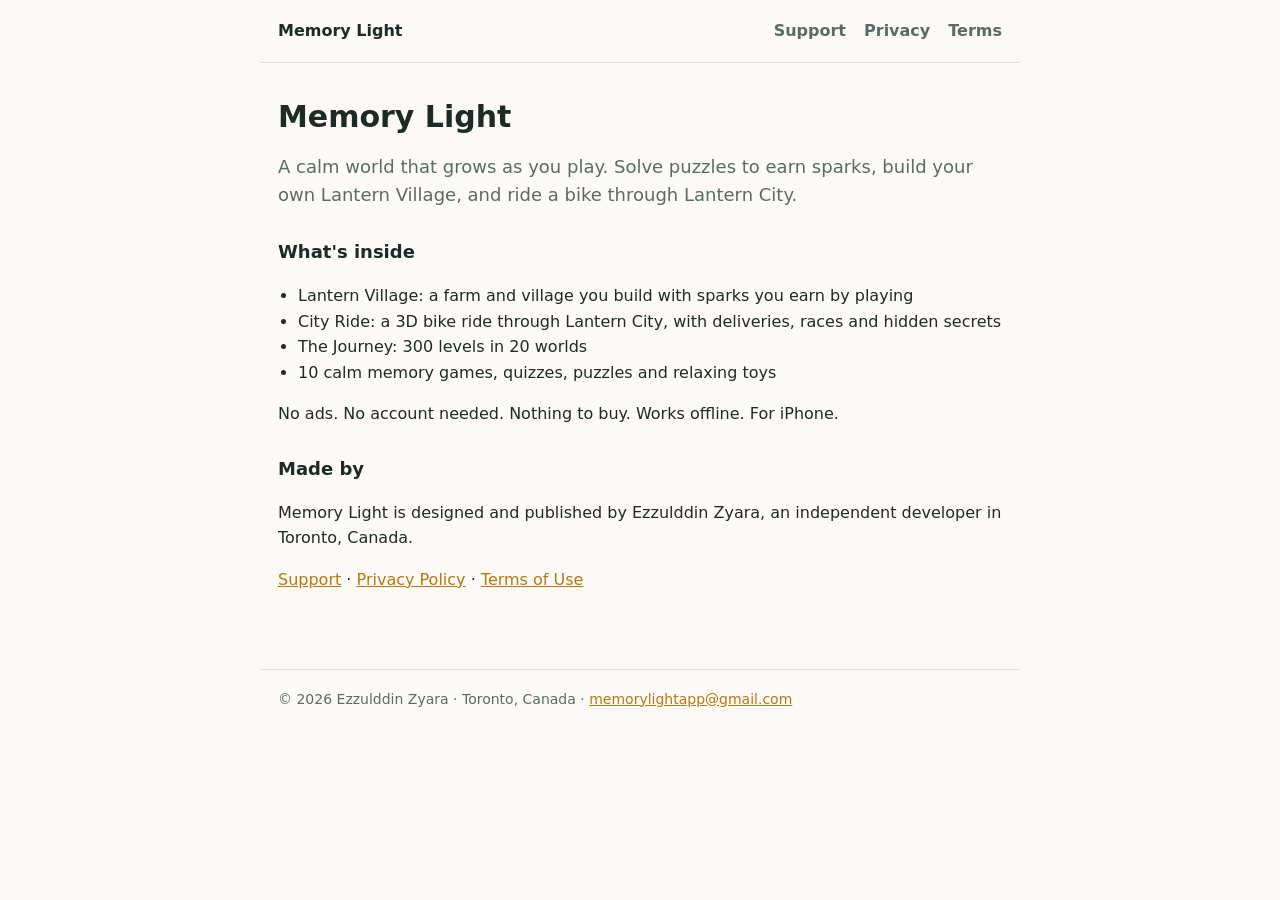
==== index.html @ c9e1ed15 "Create index.html" ====
<!doctype html><html lang="en"><head><meta charset="utf-8"><meta name="viewport" content="width=device-width,initial-scale=1"><title>Memory Light</title><style>
:root{color-scheme:light dark;--bg:#fbfaf6;--ink:#1d2b27;--soft:#5a6b66;--line:#e3e0d6;--acc:#b9770e}
@media (prefers-color-scheme:dark){:root{--bg:#0f1a24;--ink:#eef2f0;--soft:#a9b8b3;--line:#263645;--acc:#ffc83d}}
*{box-sizing:border-box}body{margin:0;background:var(--bg);color:var(--ink);font-family:-apple-system,system-ui,"Segoe UI",sans-serif;line-height:1.6}
nav{display:flex;justify-content:space-between;align-items:center;gap:12px;flex-wrap:wrap;max-width:760px;margin:0 auto;padding:18px;border-bottom:1px solid var(--line)}
nav a{color:var(--ink);text-decoration:none;font-weight:700}nav span a{margin-inline-start:18px;font-weight:600;color:var(--soft)}
main{max-width:760px;margin:0 auto;padding:8px 18px 60px}h1{font-size:30px;line-height:1.2;margin:28px 0 8px;text-wrap:balance}h2{font-size:18px;margin-top:28px}
a{color:var(--acc)}.lead{font-size:18px;color:var(--soft)}footer{max-width:760px;margin:0 auto;padding:18px;border-top:1px solid var(--line);color:var(--soft);font-size:14px}
ul{padding-inline-start:20px}
</style></head><body><nav><a href="/">Memory Light</a><span><a href="/support.html">Support</a><a href="/privacy.html">Privacy</a><a href="/terms.html">Terms</a></span></nav><main><h1>Memory Light</h1><p class="lead">A calm world that grows as you play. Solve puzzles to earn sparks, build your own Lantern Village, and ride a bike through Lantern City.</p>
<h2>What's inside</h2><ul><li>Lantern Village: a farm and village you build with sparks you earn by playing</li><li>City Ride: a 3D bike ride through Lantern City, with deliveries, races and hidden secrets</li><li>The Journey: 300 levels in 20 worlds</li><li>10 calm memory games, quizzes, puzzles and relaxing toys</li></ul>
<p>No ads. No account needed. Nothing to buy. Works offline. For iPhone.</p>
<h2>Made by</h2><p>Memory Light is designed and published by Ezzulddin Zyara, an independent developer in Toronto, Canada.</p>
<p><a href="/support.html">Support</a> · <a href="/privacy.html">Privacy Policy</a> · <a href="/terms.html">Terms of Use</a></p></main><footer>© 2026 Ezzulddin Zyara · Toronto, Canada · <a href="mailto:memorylightapp@gmail.com">memorylightapp@gmail.com</a></footer></body></html>
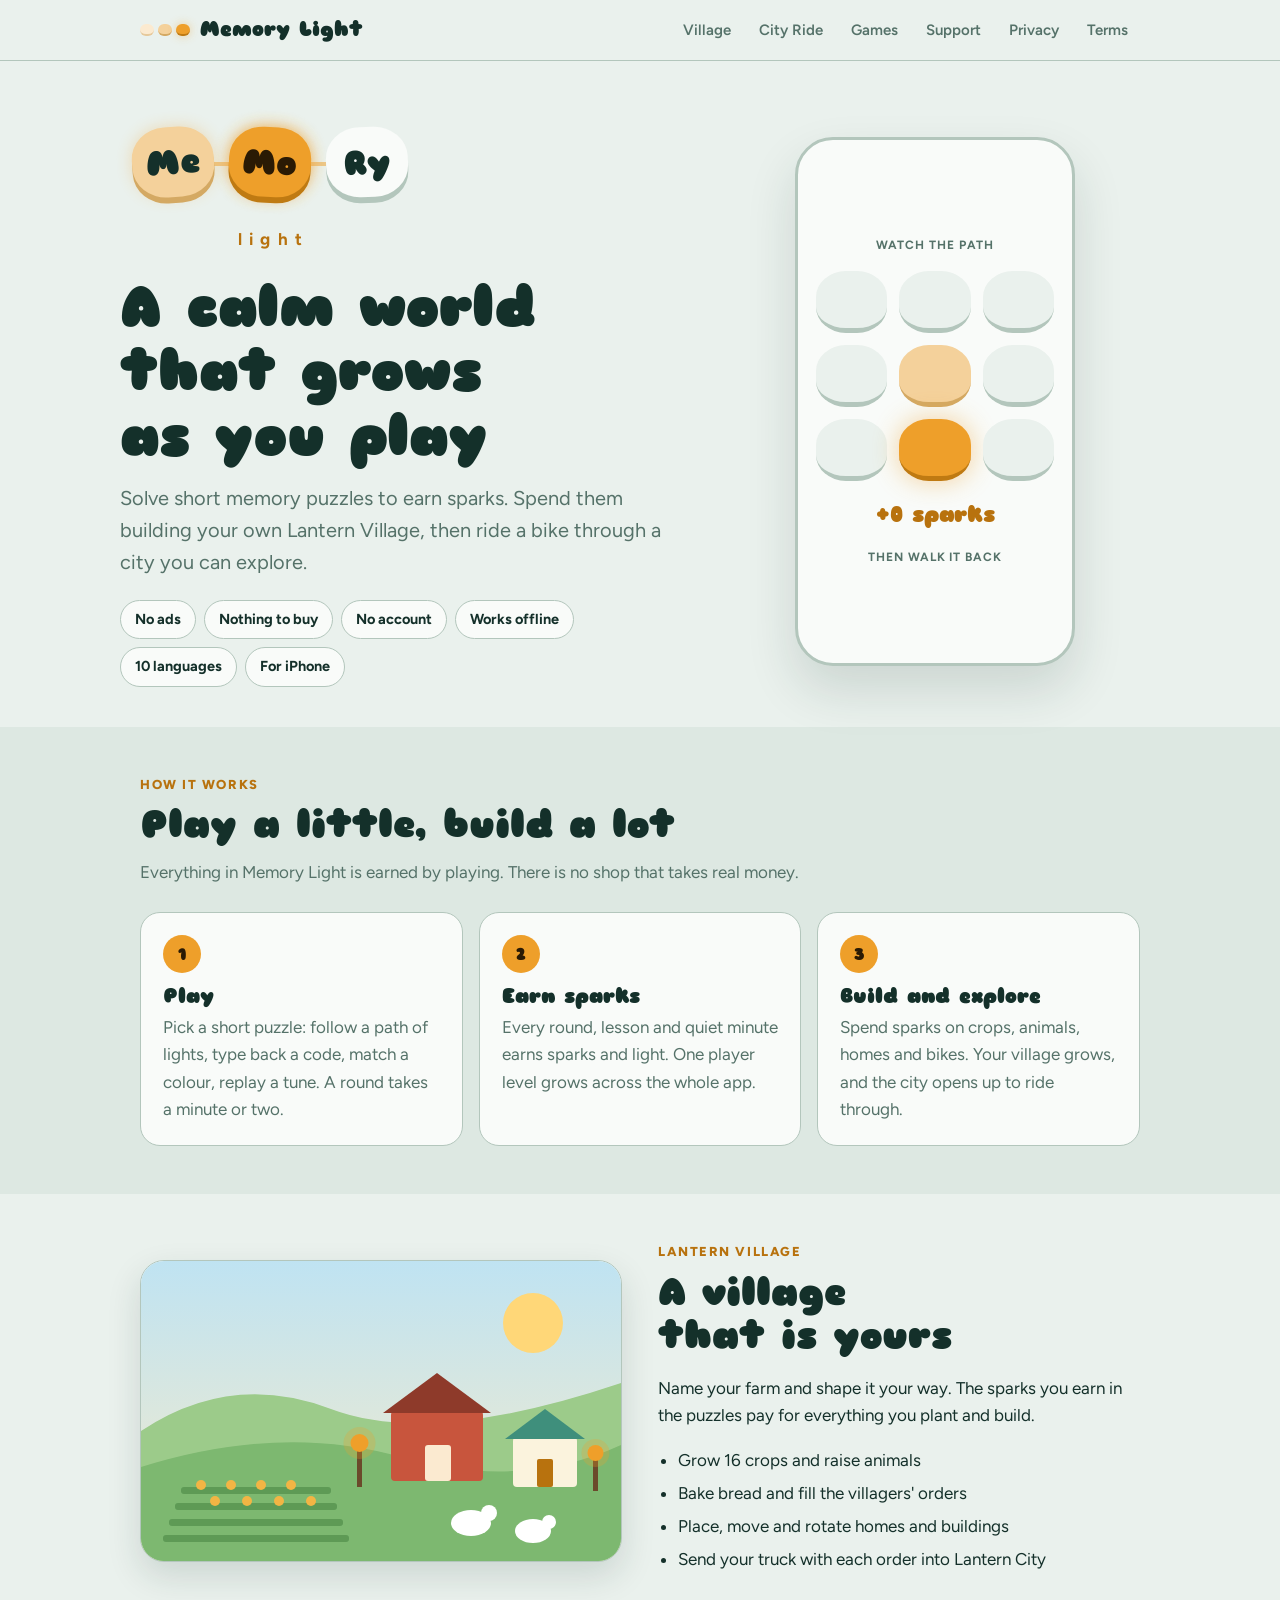
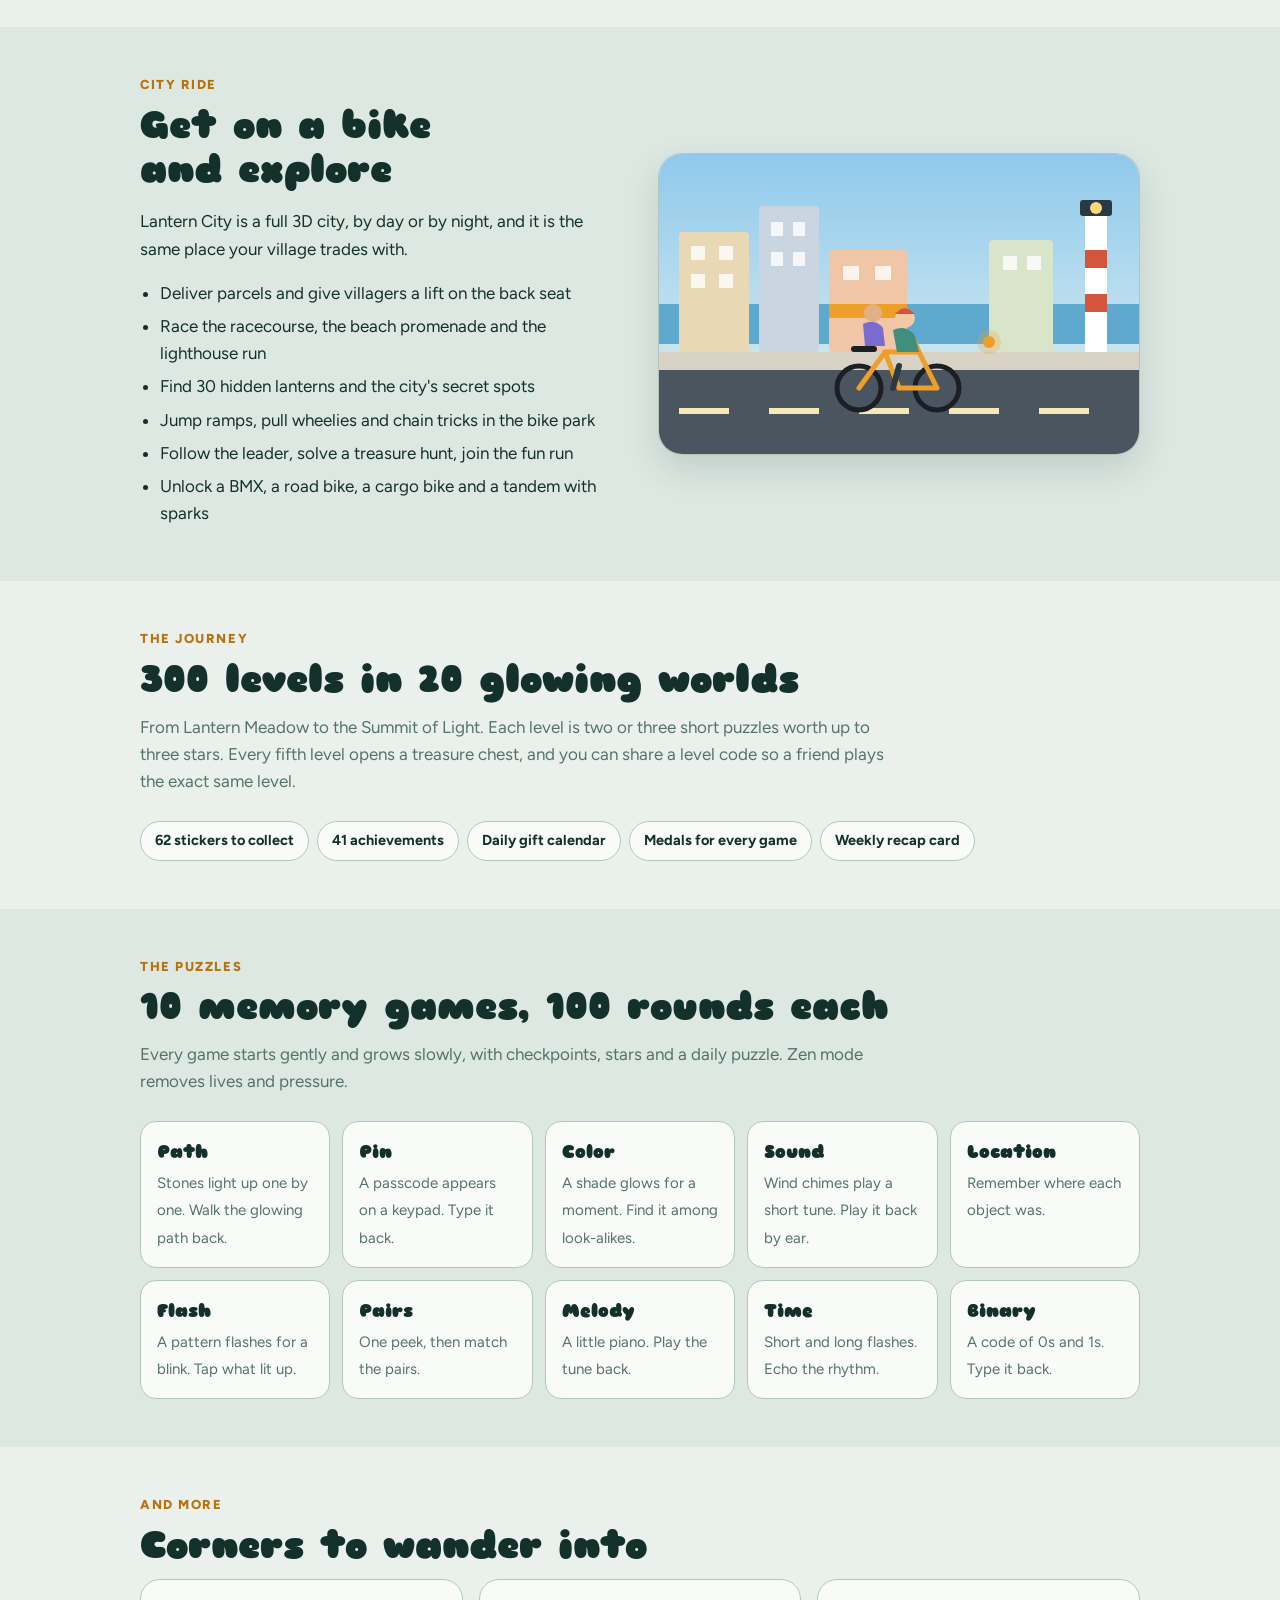
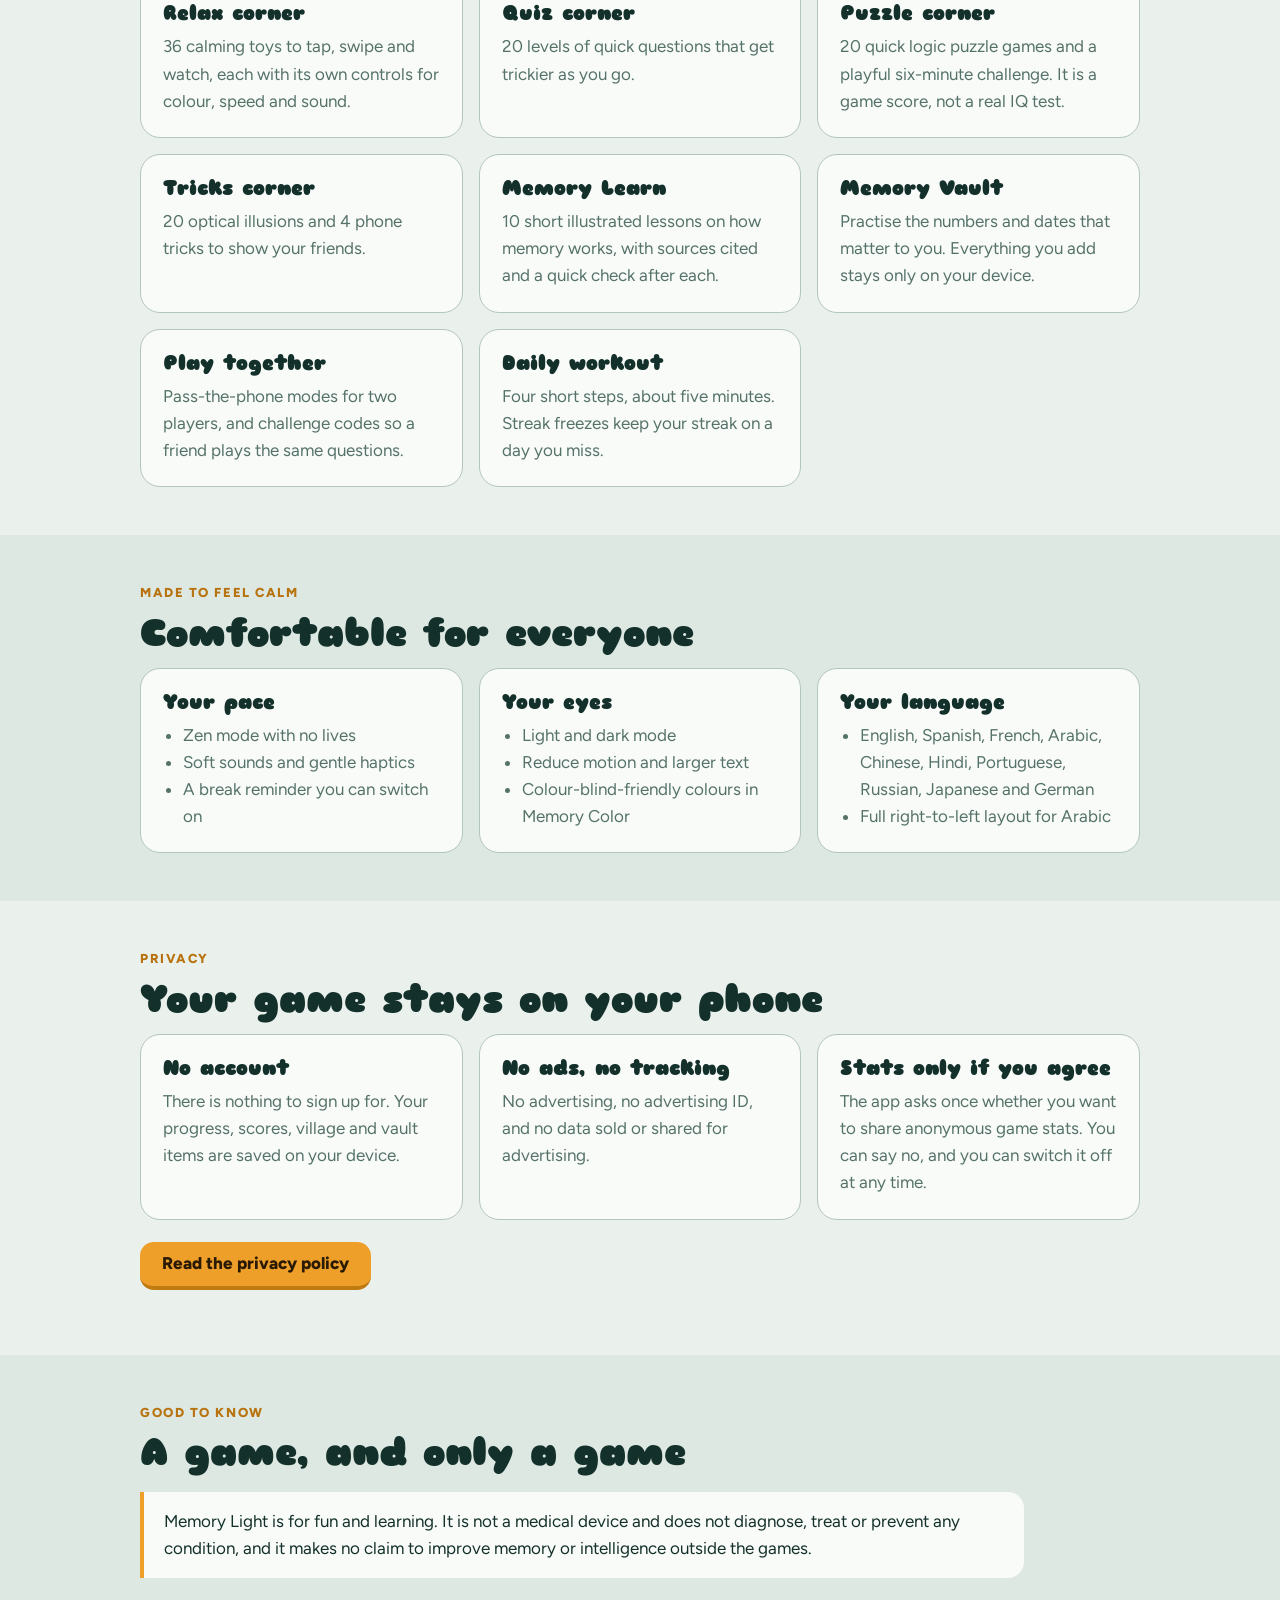
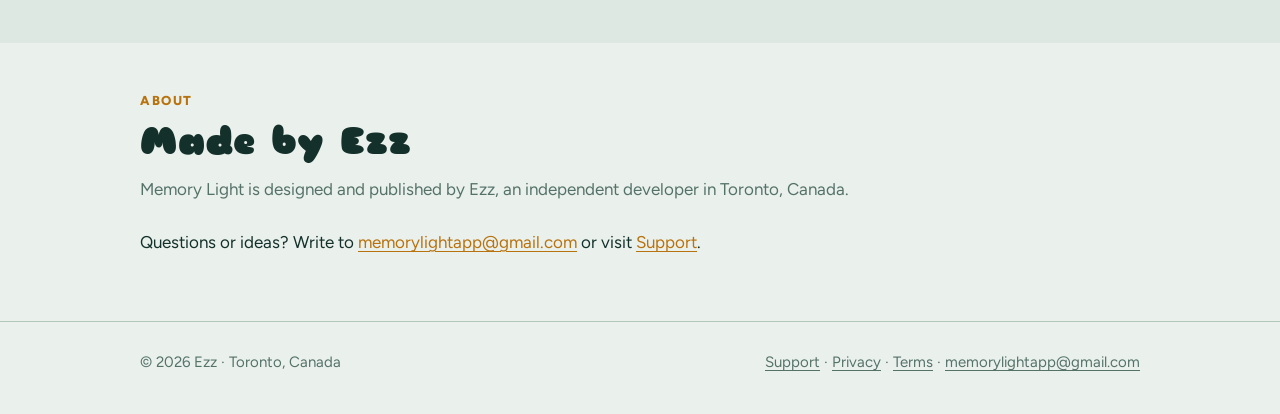
==== commit e4fd49f9: "Update index.html" ====
--- a/index.html
+++ b/index.html
@@ -1,14 +1,96 @@
-<!doctype html><html lang="en"><head><meta charset="utf-8"><meta name="viewport" content="width=device-width,initial-scale=1"><title>Memory Light</title><style>
-:root{color-scheme:light dark;--bg:#fbfaf6;--ink:#1d2b27;--soft:#5a6b66;--line:#e3e0d6;--acc:#b9770e}
-@media (prefers-color-scheme:dark){:root{--bg:#0f1a24;--ink:#eef2f0;--soft:#a9b8b3;--line:#263645;--acc:#ffc83d}}
-*{box-sizing:border-box}body{margin:0;background:var(--bg);color:var(--ink);font-family:-apple-system,system-ui,"Segoe UI",sans-serif;line-height:1.6}
-nav{display:flex;justify-content:space-between;align-items:center;gap:12px;flex-wrap:wrap;max-width:760px;margin:0 auto;padding:18px;border-bottom:1px solid var(--line)}
-nav a{color:var(--ink);text-decoration:none;font-weight:700}nav span a{margin-inline-start:18px;font-weight:600;color:var(--soft)}
-main{max-width:760px;margin:0 auto;padding:8px 18px 60px}h1{font-size:30px;line-height:1.2;margin:28px 0 8px;text-wrap:balance}h2{font-size:18px;margin-top:28px}
-a{color:var(--acc)}.lead{font-size:18px;color:var(--soft)}footer{max-width:760px;margin:0 auto;padding:18px;border-top:1px solid var(--line);color:var(--soft);font-size:14px}
-ul{padding-inline-start:20px}
-</style></head><body><nav><a href="/">Memory Light</a><span><a href="/support.html">Support</a><a href="/privacy.html">Privacy</a><a href="/terms.html">Terms</a></span></nav><main><h1>Memory Light</h1><p class="lead">A calm world that grows as you play. Solve puzzles to earn sparks, build your own Lantern Village, and ride a bike through Lantern City.</p>
-<h2>What's inside</h2><ul><li>Lantern Village: a farm and village you build with sparks you earn by playing</li><li>City Ride: a 3D bike ride through Lantern City, with deliveries, races and hidden secrets</li><li>The Journey: 300 levels in 20 worlds</li><li>10 calm memory games, quizzes, puzzles and relaxing toys</li></ul>
-<p>No ads. No account needed. Nothing to buy. Works offline. For iPhone.</p>
-<h2>Made by</h2><p>Memory Light is designed and published by Ezzulddin Zyara, an independent developer in Toronto, Canada.</p>
-<p><a href="/support.html">Support</a> · <a href="/privacy.html">Privacy Policy</a> · <a href="/terms.html">Terms of Use</a></p></main><footer>© 2026 Ezzulddin Zyara · Toronto, Canada · <a href="mailto:memorylightapp@gmail.com">memorylightapp@gmail.com</a></footer></body></html>
+<!doctype html><html lang="en"><head><meta charset="utf-8"><meta name="viewport" content="width=device-width,initial-scale=1"><title>Memory Light: build a village, ride the city</title><meta name="description" content="Memory Light: a calm iPhone game. Solve memory puzzles to earn sparks, build your own Lantern Village and ride a bike through Lantern City. No ads, nothing to buy, works offline."><link rel="preconnect" href="https://fonts.googleapis.com"><link rel="preconnect" href="https://fonts.gstatic.com" crossorigin><link href="https://fonts.googleapis.com/css2?family=Figtree:wght@400;600;700;800&family=Sniglet:wght@400;800&display=swap" rel="stylesheet"><link rel="stylesheet" href="/style.css"></head><body><header class="top"><div class="wrap"><a class="brand" href="/"><span class="dots" aria-hidden="true"><i></i><i></i><i></i></span>Memory Light</a><nav class="links" aria-label="Main"><a href="/#village">Village</a><a href="/#ride">City Ride</a><a href="/#games">Games</a><a href="/support.html">Support</a><a href="/privacy.html">Privacy</a><a href="/terms.html">Terms</a></nav></div></header><main><div class="wrap hero">
+<div>
+<svg class="ml ml-logo" viewBox="0 0 300 140" role="img" aria-label="Memory Light"><defs><filter id="mlGlow" x="-60%" y="-60%" width="220%" height="220%"><feGaussianBlur stdDeviation="8"/></filter></defs><line class="ml-thread" x1="53" y1="47" x2="247" y2="47"/><g class="lp faint" transform="rotate(-4 53 45)"><rect class="halo" x="12" y="10" width="82" height="70" rx="34" ry="31" filter="url(#mlGlow)"/><rect class="pe" x="12" y="16" width="82" height="70" rx="34" ry="31"/><rect class="pb" x="12" y="10" width="82" height="70" rx="34" ry="31"/><text class="sy" x="53" y="57" text-anchor="middle">Me</text></g><g class="lp tail" transform="rotate(3 150 45)"><rect class="halo" x="109" y="10" width="82" height="70" rx="34" ry="31" filter="url(#mlGlow)"/><rect class="pe" x="109" y="16" width="82" height="70" rx="34" ry="31"/><rect class="pb" x="109" y="10" width="82" height="70" rx="34" ry="31"/><text class="sy" x="150" y="57" text-anchor="middle">Mo</text></g><g class="lp lit" transform="rotate(-2 247 45)"><rect class="halo" x="206" y="10" width="82" height="70" rx="34" ry="31" filter="url(#mlGlow)"/><rect class="pe" x="206" y="16" width="82" height="70" rx="34" ry="31"/><rect class="pb" x="206" y="10" width="82" height="70" rx="34" ry="31"/><text class="sy" x="247" y="57" text-anchor="middle">Ry</text></g><text class="ml-word" x="153.5" y="128" text-anchor="middle">light</text></svg>
+<h1>A calm world that grows as you play</h1>
+<p class="lead">Solve short memory puzzles to earn sparks. Spend them building your own Lantern Village, then ride a bike through a city you can explore.</p>
+<ul class="chips"><li>No ads</li><li>Nothing to buy</li><li>No account</li><li>Works offline</li><li>10 languages</li><li>For iPhone</li></ul>
+</div>
+<div class="phone" aria-hidden="true"><small>Watch the path</small><div class="board"><i></i><i></i><i></i><i></i><i></i><i></i><i></i><i></i><i></i></div><div class="sparks">+0 sparks</div><small>Then walk it back</small></div>
+</div>
+
+<section class="alt" id="how"><div class="wrap">
+<p class="kicker">How it works</p><h2>Play a little, build a lot</h2>
+<p class="sub">Everything in Memory Light is earned by playing. There is no shop that takes real money.</p>
+<ol class="steps">
+<li><h3>Play</h3><p>Pick a short puzzle: follow a path of lights, type back a code, match a colour, replay a tune. A round takes a minute or two.</p></li>
+<li><h3>Earn sparks</h3><p>Every round, lesson and quiet minute earns sparks and light. One player level grows across the whole app.</p></li>
+<li><h3>Build and explore</h3><p>Spend sparks on crops, animals, homes and bikes. Your village grows, and the city opens up to ride through.</p></li>
+</ol></div></section>
+
+<section id="village"><div class="wrap feature">
+<div class="art"><svg viewBox="0 0 480 300" role="img" aria-label="Illustration of a small farm village with fields, a barn and lanterns"><defs><linearGradient id="sk" x1="0" y1="0" x2="0" y2="1"><stop offset="0" stop-color="#BFE3F2"/><stop offset="1" stop-color="#F6EBCB"/></linearGradient></defs><rect width="480" height="300" fill="url(#sk)"/><circle cx="392" cy="62" r="30" fill="#FFD778"/><path d="M0 170q90-60 190-22t290-26v178H0z" fill="#9CCB8A"/><path d="M0 206q140-44 260-10t220-12v116H0z" fill="#7DB870"/><g fill="#5E9A55"><rect x="40" y="226" width="150" height="7" rx="3"/><rect x="34" y="242" width="162" height="7" rx="3"/><rect x="28" y="258" width="174" height="7" rx="3"/><rect x="22" y="274" width="186" height="7" rx="3"/></g><g fill="#F2B544"><circle cx="60" cy="224" r="5"/><circle cx="90" cy="224" r="5"/><circle cx="120" cy="224" r="5"/><circle cx="150" cy="224" r="5"/><circle cx="74" cy="240" r="5"/><circle cx="106" cy="240" r="5"/><circle cx="138" cy="240" r="5"/><circle cx="170" cy="240" r="5"/></g><rect x="250" y="150" width="92" height="70" rx="4" fill="#C8553D"/><path d="M242 152l54-40 54 40z" fill="#8E3A2A"/><rect x="284" y="184" width="26" height="36" rx="3" fill="#FBEAD0"/><rect x="372" y="176" width="64" height="50" rx="4" fill="#FBF3DD"/><path d="M364 178l40-30 40 30z" fill="#3F8F7C"/><rect x="396" y="198" width="16" height="28" rx="2" fill="#B8720E"/><rect x="216" y="186" width="5" height="40" fill="#6B4A2B"/><circle cx="218.500" cy="182" r="9" fill="#EE9F2A"/><circle cx="218.500" cy="182" r="16" fill="#EE9F2A" opacity=".25"/><rect x="452" y="196" width="5" height="34" fill="#6B4A2B"/><circle cx="454.500" cy="192" r="8" fill="#EE9F2A"/><circle cx="454.500" cy="192" r="14" fill="#EE9F2A" opacity=".25"/><ellipse cx="330" cy="262" rx="20" ry="13" fill="#fff"/><circle cx="348" cy="252" r="8" fill="#fff"/><ellipse cx="392" cy="270" rx="18" ry="12" fill="#fff"/><circle cx="408" cy="261" r="7" fill="#fff"/></svg></div>
+<div><p class="kicker">Lantern Village</p><h2>A village that is yours</h2>
+<p>Name your farm and shape it your way. The sparks you earn in the puzzles pay for everything you plant and build.</p>
+<ul><li>Grow 16 crops and raise animals</li><li>Bake bread and fill the villagers' orders</li><li>Place, move and rotate homes and buildings</li><li>Send your truck with each order into Lantern City</li></ul></div>
+</div></section>
+
+<section class="alt" id="ride"><div class="wrap feature flip">
+<div class="art"><svg viewBox="0 0 480 300" role="img" aria-label="Illustration of a cyclist with a passenger riding along a city street towards a lighthouse"><defs><linearGradient id="sk2" x1="0" y1="0" x2="0" y2="1"><stop offset="0" stop-color="#8FC9EC"/><stop offset="1" stop-color="#E6F3F0"/></linearGradient></defs><rect width="480" height="300" fill="url(#sk2)"/><rect y="150" width="480" height="40" fill="#5FA9CF"/><g><rect x="20" y="78" width="70" height="120" rx="4" fill="#E9D8B4"/><rect x="100" y="52" width="60" height="146" rx="4" fill="#C9D6E2"/><rect x="170" y="96" width="78" height="102" rx="4" fill="#F1C6A8"/><rect x="330" y="86" width="64" height="112" rx="4" fill="#D8E5C8"/><g fill="#fff" opacity=".8"><rect x="32" y="92" width="14" height="14"/><rect x="60" y="92" width="14" height="14"/><rect x="32" y="120" width="14" height="14"/><rect x="60" y="120" width="14" height="14"/><rect x="112" y="68" width="12" height="14"/><rect x="134" y="68" width="12" height="14"/><rect x="112" y="98" width="12" height="14"/><rect x="134" y="98" width="12" height="14"/><rect x="184" y="112" width="16" height="14"/><rect x="216" y="112" width="16" height="14"/><rect x="344" y="102" width="14" height="14"/><rect x="368" y="102" width="14" height="14"/></g><rect x="170" y="150" width="78" height="14" fill="#EE9F2A"/><rect x="426" y="60" width="22" height="138" fill="#fff"/><rect x="426" y="96" width="22" height="18" fill="#D2553C"/><rect x="426" y="140" width="22" height="18" fill="#D2553C"/><rect x="421" y="46" width="32" height="16" rx="3" fill="#2A3A44"/><circle cx="437" cy="54" r="6" fill="#FFD778"/></g><rect y="198" width="480" height="18" fill="#D9D3C6"/><rect y="216" width="480" height="84" fill="#4A5560"/><g fill="#F5E9B8"><rect x="20" y="254" width="50" height="6"/><rect x="110" y="254" width="50" height="6"/><rect x="200" y="254" width="50" height="6"/><rect x="290" y="254" width="50" height="6"/><rect x="380" y="254" width="50" height="6"/></g><g transform="translate(200 172)"><circle cx="0" cy="62" r="22" fill="none" stroke="#1B1E22" stroke-width="5"/><circle cx="78" cy="62" r="22" fill="none" stroke="#1B1E22" stroke-width="5"/><path d="M0 62l26-36h34l18 36M26 26l14 36h38M60 26l-6-14h-12" fill="none" stroke="#EE9F2A" stroke-width="5" stroke-linecap="round" stroke-linejoin="round"/><rect x="-8" y="20" width="26" height="6" rx="3" fill="#1B1E22"/><path d="M34 4q14-6 22 6l4 16H38z" fill="#3F8F7C"/><circle cx="46" cy="-8" r="10" fill="#F2C9A0"/><path d="M36-12q10-12 20 0z" fill="#D2553C"/><path d="M4-2q12-6 20 4l2 18H6z" fill="#7A6BD1"/><circle cx="14" cy="-13" r="9" fill="#E0B088"/><path d="M40 40l-6 22" stroke="#2A3A44" stroke-width="6" stroke-linecap="round"/></g><g fill="#EE9F2A"><circle cx="330" cy="188" r="6"/><circle cx="330" cy="188" r="12" opacity=".25"/></g></svg></div>
+<div><p class="kicker">City Ride</p><h2>Get on a bike and explore</h2>
+<p>Lantern City is a full 3D city, by day or by night, and it is the same place your village trades with.</p>
+<ul><li>Deliver parcels and give villagers a lift on the back seat</li><li>Race the racecourse, the beach promenade and the lighthouse run</li><li>Find 30 hidden lanterns and the city's secret spots</li><li>Jump ramps, pull wheelies and chain tricks in the bike park</li><li>Follow the leader, solve a treasure hunt, join the fun run</li><li>Unlock a BMX, a road bike, a cargo bike and a tandem with sparks</li></ul></div>
+</div></section>
+
+<section id="journey"><div class="wrap">
+<p class="kicker">The Journey</p><h2>300 levels in 20 glowing worlds</h2>
+<p class="sub">From Lantern Meadow to the Summit of Light. Each level is two or three short puzzles worth up to three stars. Every fifth level opens a treasure chest, and you can share a level code so a friend plays the exact same level.</p>
+<ul class="chips"><li>62 stickers to collect</li><li>41 achievements</li><li>Daily gift calendar</li><li>Medals for every game</li><li>Weekly recap card</li></ul>
+</div></section>
+
+<section class="alt" id="games"><div class="wrap">
+<p class="kicker">The puzzles</p><h2>10 memory games, 100 rounds each</h2>
+<p class="sub">Every game starts gently and grows slowly, with checkpoints, stars and a daily puzzle. Zen mode removes lives and pressure.</p>
+<ul class="grid">
+<li><b>Path</b><span>Stones light up one by one. Walk the glowing path back.</span></li>
+<li><b>Pin</b><span>A passcode appears on a keypad. Type it back.</span></li>
+<li><b>Color</b><span>A shade glows for a moment. Find it among look-alikes.</span></li>
+<li><b>Sound</b><span>Wind chimes play a short tune. Play it back by ear.</span></li>
+<li><b>Location</b><span>Remember where each object was.</span></li>
+<li><b>Flash</b><span>A pattern flashes for a blink. Tap what lit up.</span></li>
+<li><b>Pairs</b><span>One peek, then match the pairs.</span></li>
+<li><b>Melody</b><span>A little piano. Play the tune back.</span></li>
+<li><b>Time</b><span>Short and long flashes. Echo the rhythm.</span></li>
+<li><b>Binary</b><span>A code of 0s and 1s. Type it back.</span></li>
+</ul></div></section>
+
+<section id="more"><div class="wrap">
+<p class="kicker">And more</p><h2>Corners to wander into</h2>
+<div class="cards">
+<div class="card"><h3>Relax corner</h3><p>36 calming toys to tap, swipe and watch, each with its own controls for colour, speed and sound.</p></div>
+<div class="card"><h3>Quiz corner</h3><p>20 levels of quick questions that get trickier as you go.</p></div>
+<div class="card"><h3>Puzzle corner</h3><p>20 quick logic puzzle games and a playful six-minute challenge. It is a game score, not a real IQ test.</p></div>
+<div class="card"><h3>Tricks corner</h3><p>20 optical illusions and 4 phone tricks to show your friends.</p></div>
+<div class="card"><h3>Memory Learn</h3><p>10 short illustrated lessons on how memory works, with sources cited and a quick check after each.</p></div>
+<div class="card"><h3>Memory Vault</h3><p>Practise the numbers and dates that matter to you. Everything you add stays only on your device.</p></div>
+<div class="card"><h3>Play together</h3><p>Pass-the-phone modes for two players, and challenge codes so a friend plays the same questions.</p></div>
+<div class="card"><h3>Daily workout</h3><p>Four short steps, about five minutes. Streak freezes keep your streak on a day you miss.</p></div>
+</div></div></section>
+
+<section class="alt" id="calm"><div class="wrap">
+<p class="kicker">Made to feel calm</p><h2>Comfortable for everyone</h2>
+<div class="cards">
+<div class="card"><h3>Your pace</h3><ul><li>Zen mode with no lives</li><li>Soft sounds and gentle haptics</li><li>A break reminder you can switch on</li></ul></div>
+<div class="card"><h3>Your eyes</h3><ul><li>Light and dark mode</li><li>Reduce motion and larger text</li><li>Colour-blind-friendly colours in Memory Color</li></ul></div>
+<div class="card"><h3>Your language</h3><ul><li>English, Spanish, French, Arabic, Chinese, Hindi, Portuguese, Russian, Japanese and German</li><li>Full right-to-left layout for Arabic</li></ul></div>
+</div></div></section>
+
+<section id="privacy"><div class="wrap">
+<p class="kicker">Privacy</p><h2>Your game stays on your phone</h2>
+<div class="cards">
+<div class="card"><h3>No account</h3><p>There is nothing to sign up for. Your progress, scores, village and vault items are saved on your device.</p></div>
+<div class="card"><h3>No ads, no tracking</h3><p>No advertising, no advertising ID, and no data sold or shared for advertising.</p></div>
+<div class="card"><h3>Stats only if you agree</h3><p>The app asks once whether you want to share anonymous game stats. You can say no, and you can switch it off at any time.</p></div>
+</div>
+<p style="margin-top:22px"><a class="btn" href="/privacy.html">Read the privacy policy</a></p>
+</div></section>
+
+<section class="alt"><div class="wrap">
+<p class="kicker">Good to know</p><h2>A game, and only a game</h2>
+<p class="note">Memory Light is for fun and learning. It is not a medical device and does not diagnose, treat or prevent any condition, and it makes no claim to improve memory or intelligence outside the games.</p>
+</div></section>
+
+<section id="about"><div class="wrap">
+<p class="kicker">About</p><h2>Made by Ezz</h2>
+<p class="sub">Memory Light is designed and published by Ezz, an independent developer in Toronto, Canada.</p>
+<p>Questions or ideas? Write to <a href="mailto:memorylightapp@gmail.com">memorylightapp@gmail.com</a> or visit <a href="/support.html">Support</a>.</p>
+</div></section></main><footer><div class="wrap"><span>© 2026 Ezz · Toronto, Canada</span><span><a href="/support.html">Support</a> · <a href="/privacy.html">Privacy</a> · <a href="/terms.html">Terms</a> · <a href="mailto:memorylightapp@gmail.com">memorylightapp@gmail.com</a></span></div></footer><script src="/site.js"></script></body></html>
--- a/style.css
+++ b/style.css
@@ -0,0 +1,39 @@
+:root{color-scheme:light dark;--bg:#EAF1ED;--bg2:#DDE8E2;--stone:#F9FBF9;--edge:#B3C6BC;--ink:#14302A;--soft:#557269;--lantern:#EE9F2A;--lantern-edge:#BF7A12;--lantern-ink:#2A1A04;--glow:rgba(238,159,42,.45);--word:#B8720E;--faint:#FBEAD0;--faint-edge:#E6C99B;--tail:#F4D19B;--tail-edge:#D4A963;--leaf:#3F8F7C;--shadow:rgba(20,48,42,.14);--display:'Sniglet','Trebuchet MS',system-ui,sans-serif;--body:'Figtree',system-ui,-apple-system,'Segoe UI',Roboto,sans-serif}
+@media (prefers-color-scheme:dark){:root{--bg:#0E1F1B;--bg2:#132A25;--stone:#1D332E;--edge:#2D4B44;--ink:#E5F0EB;--soft:#8FAAA2;--word:#F0B455;--faint:#3A3323;--faint-edge:#57492B;--tail:#6B5426;--tail-edge:#8A6C2E;--leaf:#6FC7B1;--shadow:rgba(0,0,0,.35)}}
+*{box-sizing:border-box}html{scroll-behavior:smooth}
+body{margin:0;background:var(--bg);color:var(--ink);font-family:var(--body);font-size:17px;line-height:1.6;-webkit-font-smoothing:antialiased}
+a{color:var(--word);text-underline-offset:3px}a:focus-visible,button:focus-visible{outline:3px solid var(--lantern);outline-offset:3px;border-radius:6px}
+.wrap{max-width:1040px;margin:0 auto;padding:0 20px}
+header.top{position:sticky;top:0;z-index:5;background:color-mix(in srgb,var(--bg) 88%,transparent);backdrop-filter:blur(10px);border-bottom:1px solid var(--edge)}
+header.top .wrap{display:flex;align-items:center;justify-content:space-between;gap:12px;min-height:60px;flex-wrap:wrap}
+.brand{display:flex;align-items:center;gap:10px;text-decoration:none;color:var(--ink);font-family:var(--display);font-weight:800;font-size:20px}
+.dots{display:flex;gap:4px}.dots i{width:14px;height:12px;border-radius:7px;background:var(--faint);border-bottom:2px solid var(--faint-edge)}.dots i:nth-child(2){background:var(--tail);border-color:var(--tail-edge)}.dots i:nth-child(3){background:var(--lantern);border-color:var(--lantern-edge);box-shadow:0 0 10px var(--glow)}
+nav.links{display:flex;gap:4px;flex-wrap:wrap}nav.links a{color:var(--soft);text-decoration:none;font-weight:600;font-size:15px;padding:10px 12px;border-radius:10px;min-height:44px;display:flex;align-items:center}nav.links a:hover,nav.links a[aria-current]{color:var(--ink);background:var(--bg2)}
+h1,h2,h3{font-family:var(--display);line-height:1.15;text-wrap:balance;margin:0}
+.hero{padding:56px 0 40px;display:grid;grid-template-columns:1.1fr .9fr;gap:40px;align-items:center}
+.hero h1{font-size:clamp(34px,5.4vw,56px);font-weight:800;margin:18px 0 14px}.hero p.lead{font-size:20px;color:var(--soft);max-width:34em;margin:0 0 22px}
+.ml{overflow:visible;display:block}.ml-logo{width:min(300px,80%);height:auto}
+.ml .pb{fill:var(--stone);transition:fill .3s ease}.ml .pe{fill:var(--edge);transition:fill .3s ease}.ml .sy{font-family:var(--display);font-weight:800;font-size:34px;fill:var(--ink);transition:fill .3s ease}.ml .halo{fill:var(--lantern);opacity:0;transition:opacity .3s ease}
+.ml .lp.faint .pb{fill:var(--faint)}.ml .lp.faint .pe{fill:var(--faint-edge)}.ml .lp.tail .pb{fill:var(--tail)}.ml .lp.tail .pe{fill:var(--tail-edge)}.ml .lp.tail .halo{opacity:.3}.ml .lp.lit .pb{fill:var(--lantern)}.ml .lp.lit .pe{fill:var(--lantern-edge)}.ml .lp.lit .sy{fill:var(--lantern-ink)}.ml .lp.lit .halo{opacity:.85}
+.ml-thread{stroke:var(--lantern);stroke-width:4;stroke-linecap:round;opacity:.5}.ml-word{font-family:var(--body);font-weight:700;font-size:17px;letter-spacing:.42em;fill:var(--word)}
+.chips{display:flex;flex-wrap:wrap;gap:8px;padding:0;margin:0;list-style:none}.chips li{background:var(--stone);border:1px solid var(--edge);border-radius:999px;padding:7px 14px;font-weight:700;font-size:14.5px}
+.phone{justify-self:center;width:min(280px,78vw);aspect-ratio:9/17;background:var(--stone);border:3px solid var(--edge);border-radius:38px;box-shadow:0 24px 50px var(--shadow);padding:22px 18px;display:flex;flex-direction:column;gap:16px;align-items:center;justify-content:center}
+.phone small{color:var(--soft);font-weight:700;letter-spacing:.08em;text-transform:uppercase;font-size:12px}
+.board{display:grid;grid-template-columns:repeat(3,1fr);gap:12px;width:100%}.board i{aspect-ratio:1.15;border-radius:42%;background:var(--bg);border-bottom:5px solid var(--edge);transition:background .25s,border-color .25s,box-shadow .25s}.board i.tail{background:var(--tail);border-color:var(--tail-edge)}.board i.lit{background:var(--lantern);border-color:var(--lantern-edge);box-shadow:0 0 26px var(--glow)}
+.sparks{font-family:var(--display);font-weight:800;font-size:22px;color:var(--word)}
+section{padding:48px 0}section.alt{background:var(--bg2)}
+.kicker{color:var(--word);font-weight:800;letter-spacing:.12em;text-transform:uppercase;font-size:13px;margin:0 0 8px}
+h2{font-size:clamp(26px,3.6vw,38px);font-weight:800;margin-bottom:12px}.sub{color:var(--soft);max-width:44em;margin:0 0 26px}
+.steps{display:grid;grid-template-columns:repeat(3,1fr);gap:16px;counter-reset:s;padding:0;margin:0;list-style:none}.steps li{background:var(--stone);border:1px solid var(--edge);border-radius:20px;padding:22px;counter-increment:s}.steps li::before{content:counter(s);display:grid;place-items:center;width:38px;height:38px;border-radius:50%;background:var(--lantern);color:var(--lantern-ink);font-family:var(--display);font-weight:800;margin-bottom:12px}.steps h3{font-size:20px;margin-bottom:6px}.steps p{margin:0;color:var(--soft)}
+.feature{display:grid;grid-template-columns:1fr 1fr;gap:36px;align-items:center}.feature.flip .art{order:2}
+.art{border-radius:24px;overflow:hidden;border:1px solid var(--edge);box-shadow:0 14px 34px var(--shadow);background:var(--stone)}.art svg{display:block;width:100%;height:auto}
+.feature ul{padding-left:20px;margin:14px 0 0}.feature li{margin:6px 0}
+.grid{display:grid;grid-template-columns:repeat(auto-fill,minmax(190px,1fr));gap:12px;padding:0;margin:0;list-style:none}.grid li{background:var(--stone);border:1px solid var(--edge);border-radius:16px;padding:16px}.grid b{font-family:var(--display);font-size:18px;display:block;margin-bottom:2px}.grid span{color:var(--soft);font-size:15px}
+.cards{display:grid;grid-template-columns:repeat(auto-fill,minmax(280px,1fr));gap:16px}.card{background:var(--stone);border:1px solid var(--edge);border-radius:20px;padding:22px}.card h3{font-size:20px;margin-bottom:8px}.card p{margin:0;color:var(--soft)}.card ul{margin:8px 0 0;padding-left:20px;color:var(--soft)}
+.note{border-left:4px solid var(--lantern);background:var(--stone);border-radius:0 16px 16px 0;padding:16px 20px;max-width:52em}
+.doc{max-width:760px;padding-top:36px;padding-bottom:60px}.doc h1{font-size:clamp(30px,4.4vw,42px);margin:8px 0 10px}.doc h2{font-size:21px;margin:30px 0 6px}.doc p{margin:10px 0}
+details{background:var(--stone);border:1px solid var(--edge);border-radius:16px;padding:4px 18px;margin:10px 0}summary{cursor:pointer;font-weight:700;padding:12px 0;min-height:44px}details p{margin:0 0 14px;color:var(--soft)}
+.btn{display:inline-flex;align-items:center;min-height:48px;padding:0 22px;border-radius:14px;background:var(--lantern);color:var(--lantern-ink);font-weight:800;text-decoration:none;border-bottom:4px solid var(--lantern-edge)}
+footer{border-top:1px solid var(--edge);padding:28px 0 40px;color:var(--soft);font-size:15px}footer .wrap{display:flex;justify-content:space-between;gap:16px;flex-wrap:wrap}footer a{color:var(--soft)}
+@media (max-width:760px){.hero,.feature{grid-template-columns:1fr}.feature.flip .art{order:0}.steps{grid-template-columns:1fr}.hero{padding-top:34px;text-align:center}.hero .chips{justify-content:center}.ml-logo{margin:0 auto}section{padding:38px 0}}
+@media (prefers-reduced-motion:reduce){*{transition:none!important;scroll-behavior:auto}}
